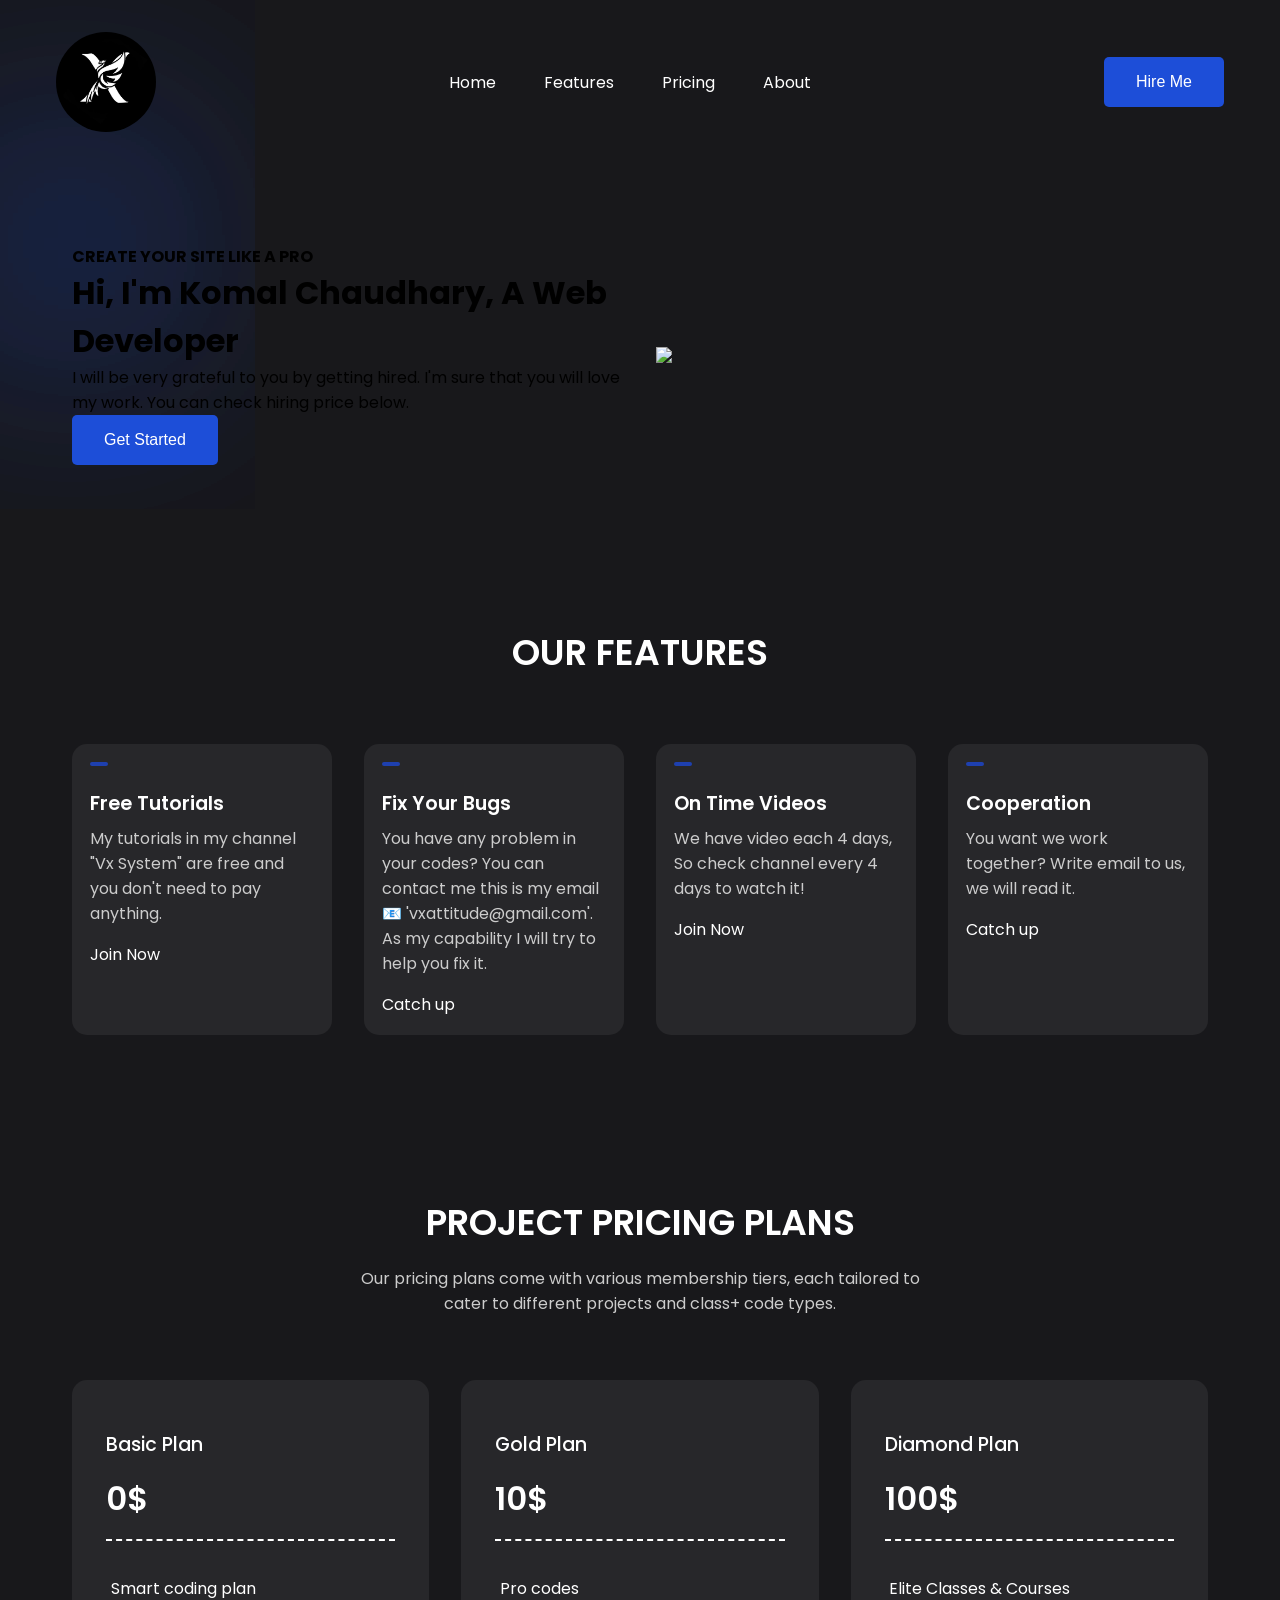
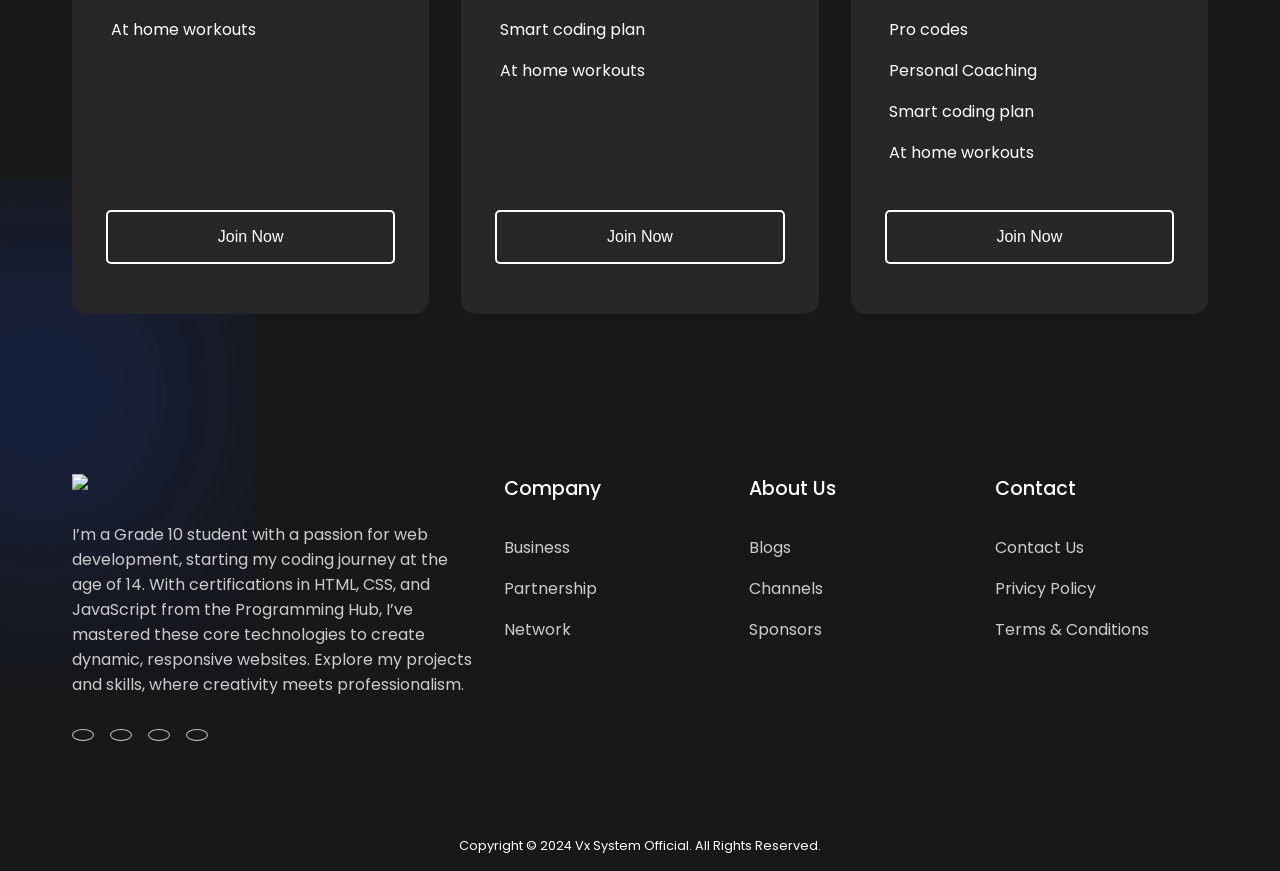
==== index.html @ fc203565 "Added Facebook" ====
<!DOCTYPE html>

<html lang="en">

<head>

    <meta charset="UTF-8">

    <meta name="viewport" content="width=device-width, initial-scale=1.0">

    <link rel="stylesheet" href="https://cdnjs.cloudflare.com/ajax/libs/remixicon/3.5.0/remixicon.min.css">

    <link rel="stylesheet" href="style.css">

    <title> VX System | Official </title>


</head>

<body>

    <nav>

        <div class="nav-logo">

            <a href="index.html">

                <img src="Cuteboy.jpg" alt="Logo">

            </a>

        </div>

        <ul class="nav-links">

            <li class="link"><a href="index.html">Home</a></li>

            <li id="link1" class="link"><a href="#">Features</a></li>

            <li id="link2" class="link"><a href="#">Pricing</a></li>

            <li id="link3" class="link"><a href="#">About</a></li>

        </ul>

        <a href="contact.html"><button class="btn">Hire Me</button></a>

    </nav>

    <header class="container">

        <div class="content">

            <span class="blur"></span>

            <span class="blur"></span>

            <h4>CREATE YOUR SITE LIKE A PRO</h4>

            <H1>Hi, I'm <span>Komal Chaudhary</span>, A Web Developer</H1>

            <p>

               I will be very grateful to you  by getting hired.
              I'm  sure that you will love my work. You can check hiring price below. 

            </p>

            <a href="contact.html"><button class="btn">Get Started</button></a>

        </div>

        <div class="image">

            <img src="https://images.unsplash.com/photo-1607799279861-4dd421887fb3?crop=entropy&cs=srgb&fm=jpg&ixid=M3wzMjM4NDZ8MHwxfHJhbmRvbXx8fHx8fHx8fDE3MjI2Njg4MTB8&ixlib=rb-4.0.3&q=85">

        </div>

    </header>

    <section class="container">

        <h2 class="header">OUR FEATURES</h2>

        <div class="features">

            <div class="card">

                <span><i class="ri-money-dollar-box-line"></i></span>

                <h4>Free Tutorials</h4>

                <p>

                    My tutorials in my channel "Vx System" are free and you don't need to pay anything.

                </p>

                <a href="http://www.youtube.com/@Vx.system">Join Now <i class="ri-arrow-right-line"></i></a>

            </div>

            <div class="card">

                <span><i class="ri-bug-line"></i></span>
               <h4>Fix Your Bugs</h4>

                <p>

                    You have any problem in your codes? You can contact me this is my email 📧 'vxattitude@gmail.com'. As my capability I will try to help you fix it.

                </p>

                <a href="contact.html">Catch up<i class="ri-arrow-right-line"></i></a>

            </div>

            <div class="card">

                <span><i class="ri-history-line"></i></span>

                <h4>On Time Videos</h4>

                <p>

                    We have video each 4 days, So check channel every 4 days to watch it!

                </p>

                <a href="http://www.youtube.com/@Vx.system">Join Now <i class="ri-arrow-right-line"></i></a>

            </div>

            <div class="card">

                <span><i class="ri-shake-hands-line"></i></span>

                <h4>Cooperation</h4>

                <p>

                    You want we work together? Write email to us, we will read it.

                </p>

                <a href="contact.html">Catch up<i class="ri-arrow-right-line"></i></a>

            </div>

        </div>

    </section>

    <section class="container">

        <h2 class="header">PROJECT PRICING PLANS</h2>

        <p class="sub-header">

            Our pricing plans come with various membership tiers, each tailored to cater to different projects and

            class+ code types.

        </p>

        <div class="pricing">

            <div class="card">

                <div class="content">

                    <h4>Basic Plan</h4>

                    <h3>0$</h3>

                    <p>

                        <i class="ri-checkbox-circle-line"></i>

                        Smart coding plan

                    </p>

                    <p>

                        <i class="ri-checkbox-circle-line"></i>

                        At home workouts

                    </p>

                </div>

                <button class="btn">Join Now</button>

            </div>

            <div class="card">

                <div class="content">

                    <h4>Gold Plan</h4>

                    <h3>10$</h3>

                    <p>

                        <i class="ri-checkbox-circle-line"></i>

                        Pro codes

                    </p>

                    <p>

                        <i class="ri-checkbox-circle-line"></i>

                        Smart coding plan

                    </p>

                    <p>

                        <i class="ri-checkbox-circle-line"></i>

                        At home workouts

                    </p>

                </div>

                <button class="btn">Join Now</button>

            </div>

            <div class="card">

                <div class="content">

                    <h4>Diamond Plan</h4>

                    <h3>100$</h3>

                    <p>

                        <i class="ri-checkbox-circle-line"></i>

                        Elite Classes & Courses

                    </p>

                    <p>

                        <i class="ri-checkbox-circle-line"></i>

                        Pro codes

                    </p>

                    <p>

                        <i class="ri-checkbox-circle-line"></i>

                        Personal Coaching

                    </p>

                    <p>

                        <i class="ri-checkbox-circle-line"></i>

                        Smart coding plan

                    </p>

                    <p>

                        <i class="ri-checkbox-circle-line"></i>

                        At home workouts

                    </p>

                </div>

                <button class="btn">Join Now</button>

            </div>

        </div>

    </section>

    <footer class="container">

        <span class="blur"></span>

        <span class="blur"></span>

        <div class="column">

            <div class="logo">

                <img src="https://images.unsplash.com/photo-1480944657103-7fed22359e1d?crop=entropy&cs=srgb&fm=jpg&ixid=M3wzMjM4NDZ8MHwxfHJhbmRvbXx8fHx8fHx8fDE3MjI2NzU0MjF8&ixlib=rb-4.0.3&q=85">

            </div>

            <p>

                I’m a Grade 10 student with a passion for web development, starting my coding journey at the age of 14. With certifications in HTML, CSS, and JavaScript from the Programming Hub, I’ve mastered these core technologies to create dynamic, responsive websites. Explore my projects and skills, where creativity meets professionalism.
            </p> 
            <div class="socials">

                <a href="https://www.youtube.com/@Vx.system"><i class="ri-youtube-line"></i></a>

                <a href="https://www.instagram.com/vxs_echo_nexus/"><i class="ri-instagram-line"></i></a>

                <a href="https://x.com/VxS_Echo_Nexus"><i class="ri-twitter-line"></i></a>

                <a href="https://www.facebook.com/vx.programmer?mibextid=ZbWKwL"><i class="ri-facebook-line"></i></a>



            </div>

        </div>

        <div class="column">

            <h4>Company</h4>

            <a href="#">Business</a>

            <a href="#">Partnership</a>

            <a href="#">Network</a>

        </div>

        <div class="column">

            <h4>About Us</h4>

            <a href="#">Blogs</a>

            <a href="#">Channels</a>

            <a href="#">Sponsors</a>

        </div>

        <div class="column">

            <h4>Contact</h4>

            <a href="contact.html">Contact Us</a>

            <a href="#">Privicy Policy</a>

            <a href="term.html">Terms & Conditions</a>

        </div>

    </footer>

    <div class="copyright">

        Copyright © 2024 Vx System Official. All Rights Reserved.

    </div>

    <script src="script.js"></script>

</body>

</html>
---- style.css ----
@import url('https://fonts.googleapis.com/css2?family=Poppins:wght@300;400;500;600;700;800&display=swap');

*{

    padding: 0;

    margin: 0;

    outline: none;

    border: none;

    box-sizing: border-box;

}

img{

    width: 100%;

    display: flex;

}

a{

    text-decoration: none;

}

body{

    font-family: 'Poppins', sans-serif;

    background-color: #18181B;

}

nav{

    max-width: 1200px;

    margin: auto;

    padding: 2rem 1rem;

    display: flex;

    align-items: center;

    justify-content: space-between;

    gap: 2rem;

}

.nav-logo{

    max-width: 100px;

}

.nav-logo a img{
    border-radius: 50%;
}

.nav-links{

    list-style: none;

    display: flex;

    align-items: center;

    gap: 3rem;

}

.link a{

    position: relative;

    padding-bottom: 0.75rem;

    color: #fff;

}

.link a::after{

    content: "";

    position: absolute;

    height: 2px;

    width: 0;

    bottom: 0;

    left: 0;

    background-color: #1d4ed8;

    transition: all 0.3s ease;

}

.link a:hover::after{

    width: 70%;

}

.btn{

    padding: 1rem 2rem;

    font-size: 1rem;

    color: #fff;

    background-color: #1d4ed8;

    border-radius: 5px;

    cursor: pointer;

    transition: all 0.3s ease;

}

.btn:hover{

    background-color: #1e40af;

}

.container{

    max-width: 1200px;

    margin: auto;

    padding: 5rem 2rem;

}

.blur{

    position: absolute;

    box-shadow: 0 0 1000px 50px #1d4ed8;

    z-index: -100;

}

header{

    position: relative;

    padding-top: 2rem;

    display: grid;

    grid-template-columns: repeat(2, 1fr);

    align-items: center;

    gap: 2rem;

}

section .header{

    margin-bottom: 1rem;

    color: #fff;

    text-align: center;

    font-size: 2.25rem;

    font-weight: 600;

}

.features{

    margin-top: 4rem;

    display: grid;

    grid-template-columns: repeat(4, 1fr);

    gap: 2rem;

}

.features .card{

    background-color: #27272a;

    padding: 1rem;

    border: 2px solid transparent;

    border-radius: 15px;

    transition: all 0.3s ease;

}

.features .card:hover{

    background-color: #323232;

    border-color: #fff;

}

.features .card span{

    display: inline-block;

    background-color: #1e40af;

    padding: 2px 9px;

    margin-bottom: 1rem;

    font-size: 1.75rem;

    color: #fff;

    border-radius: 5px;

}

.features .card h4{

    margin-bottom: 0.5rem;

    color: #fff;

    font-size: 1.2rem;

    font-weight: 600;

}

.features .card p{

    color: #ccc;

    margin-bottom: 1rem;

}

.features .card a{

    color: #fff;

    transition: all 0.3s ease;

}

.features .card a:hover{

    color: #1e40af;

}

.sub-header{

    max-width: 600px;

    margin: auto;

    text-align: center;

    color: #ccc;

}

.pricing{

    margin-top: 4rem;

    display: grid;

    grid-template-columns: repeat(3, 1fr);

    gap: 2rem;

}

.pricing .card{

    padding: 3rem 2rem;

    background-color: #27272a;

    display: flex;

    flex-direction: column;

    border: 2px solid transparent;

    border-radius: 15px;

    transition: all 0.3s ease;

}

.pricing .card:hover{

    background-color: #323232;

    border-color: #fff;

}

.pricing .card .content{

    flex: 1;

    margin-bottom: 2rem;

}

.pricing .card h4{

    margin-bottom: 1rem;

    color: #fff;

    font-size: 1.2rem;

    font-weight: 500;

}

.pricing .card h3{

    color: #fff;

    padding-bottom: 1rem;

    margin-bottom: 2rem;

    font-size: 2rem;

    font-weight: 600;

    border-bottom: 2px dashed #fff;

}

.pricing .card p{

    color: #fff;

    margin-bottom: 0.75rem;

}

.pricing .card p i{

    color: #ccc;

    font-size: 1.2rem;

    margin-right: 0.3rem;

}

.pricing .card button{

    color: #fff;

    background-color: transparent;

    border: 2px solid #fff;

}

.pricing .card button:hover{
    background-color: #1e40af;
    border-color: #1e40af;
}

footer{
    position: relative;
    display: grid;
    grid-template-columns: 400px repeat(3, 1fr);
    gap: 2rem;
}

footer .column .logo{
    max-width: 100px;
    margin-bottom: 2rem;
}

footer .column p{
    color: #ccc;
    margin-bottom: 2rem;
}

footer .column .socials{
    display: flex;
    align-items: center;
    gap: 1rem;
}

footer .column .socials a{
    color: #ccc;
    border: 1px solid #ccc;
    padding: 5px 10px;
    font-size: 1.25rem;
    border-radius: 100%;
    transition: all 0.3s ease;
}

footer .column .socials a:hover{
    color: #fff;
    background-color: #1d4ed8;
    border-color: #1d4ed8;
}

footer .column h4{
    color: #fff;
    margin-bottom: 2rem;
    font-size: 1.2rem;
    font-weight: 500;
}

footer .column > a{
    display: block;
    color: #ccc;
    margin-bottom: 1rem;
    transition: all 0.3s ease;
}

footer .column > a:hover{
    color: #1d4ed8;
}

.copyright{
    max-width: 1200px;
    margin: auto;
    padding: 1rem;
    color: #fff;
    font-size: 0.8rem;
    text-align: center;
}

@media (width < 900px){
    .nav-links{
        display: none;
    }
    header{
        grid-template-columns: repeat(1, 1fr);
    }
    header .image{
        grid-area: 1/1/2/2;
    }
    .features{
        grid-template-columns: repeat(2, 1fr);
    }
    .pricing{
        grid-template-columns: repeat(2, 1fr);
    }
    footer{
        grid-template-columns: 1fr 200px;
    }
}

@media (width < 600px){

    header .image::before{

        display: none;

    }

    .features{

        grid-template-columns: repeat(1, 1fr);

    }

    .pricing{

        grid-template-columns: repeat(1, 1fr);

    }

    footer{

        grid-template-columns: 1fr 150px;

    }

}
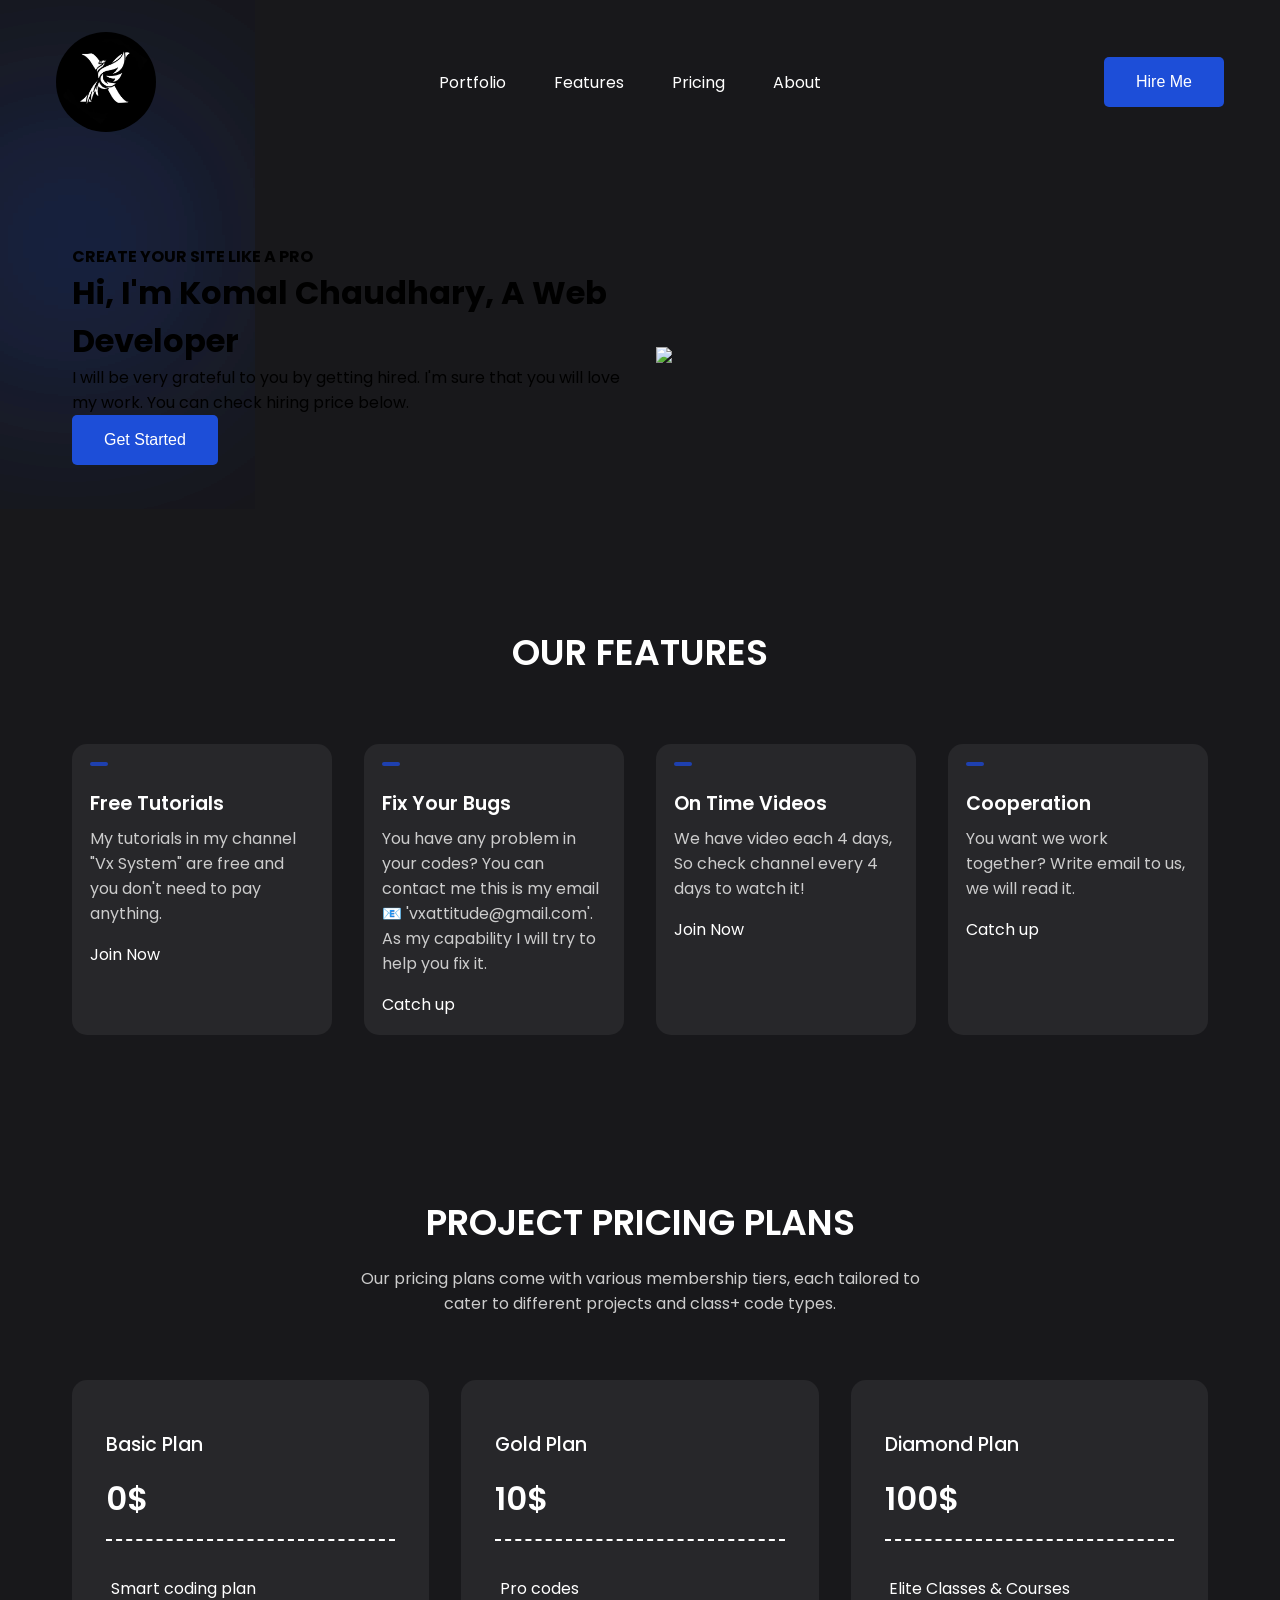
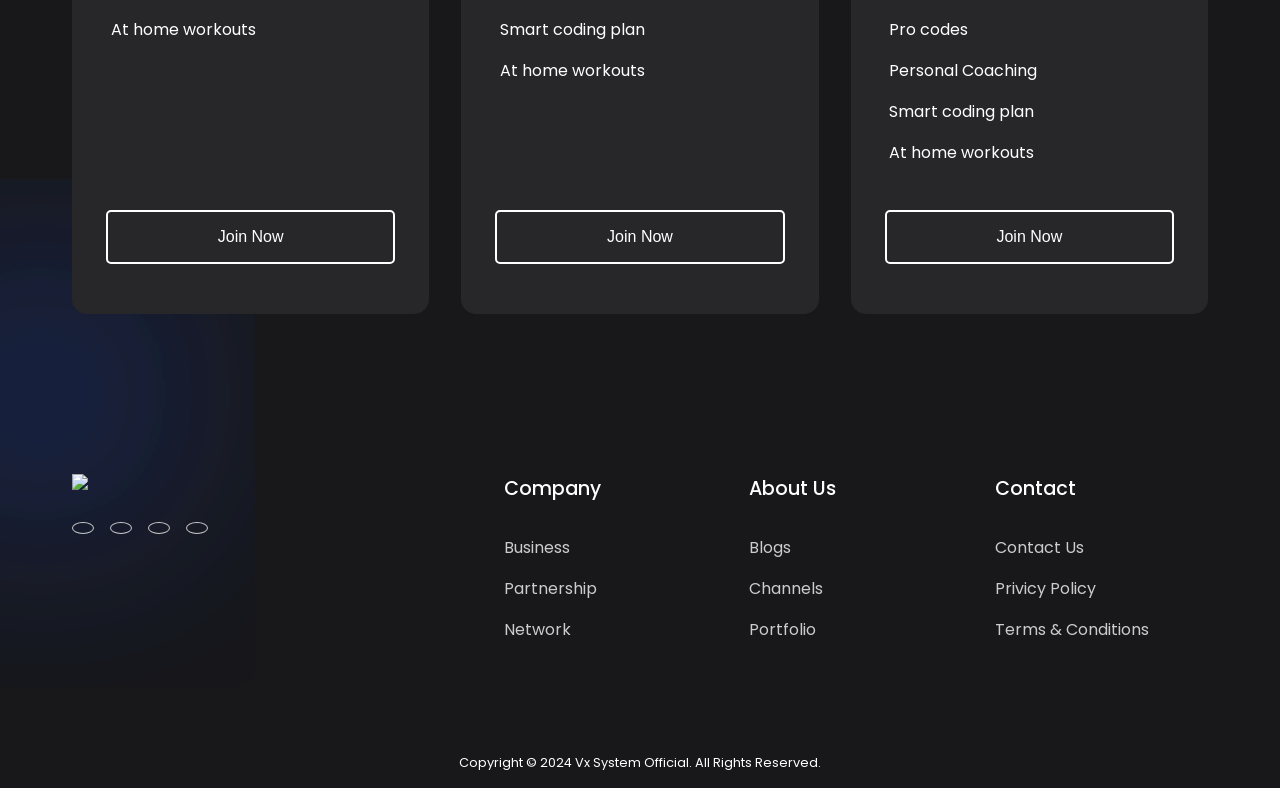
==== commit 8f102272: "Update index.html" ====
--- a/index.html
+++ b/index.html
@@ -33,7 +33,7 @@
 
         <ul class="nav-links">
 
-            <li class="link"><a href="index.html">Home</a></li>
+            <li class="link"><a href="portfolio.html">Portfolio</a></li>
 
             <li id="link1" class="link"><a href="#">Features</a></li>
 
@@ -304,11 +304,6 @@
                 <img src="https://images.unsplash.com/photo-1480944657103-7fed22359e1d?crop=entropy&cs=srgb&fm=jpg&ixid=M3wzMjM4NDZ8MHwxfHJhbmRvbXx8fHx8fHx8fDE3MjI2NzU0MjF8&ixlib=rb-4.0.3&q=85">
 
             </div>
-
-            <p>
-
-                I’m a Grade 10 student with a passion for web development, starting my coding journey at the age of 14. With certifications in HTML, CSS, and JavaScript from the Programming Hub, I’ve mastered these core technologies to create dynamic, responsive websites. Explore my projects and skills, where creativity meets professionalism.
-            </p> 
             <div class="socials">
 
                 <a href="https://www.youtube.com/@Vx.system"><i class="ri-youtube-line"></i></a>
@@ -345,7 +340,7 @@
 
             <a href="#">Channels</a>
 
-            <a href="#">Sponsors</a>
+            <a href="portfolio.html">Portfolio</a>
 
         </div>
 
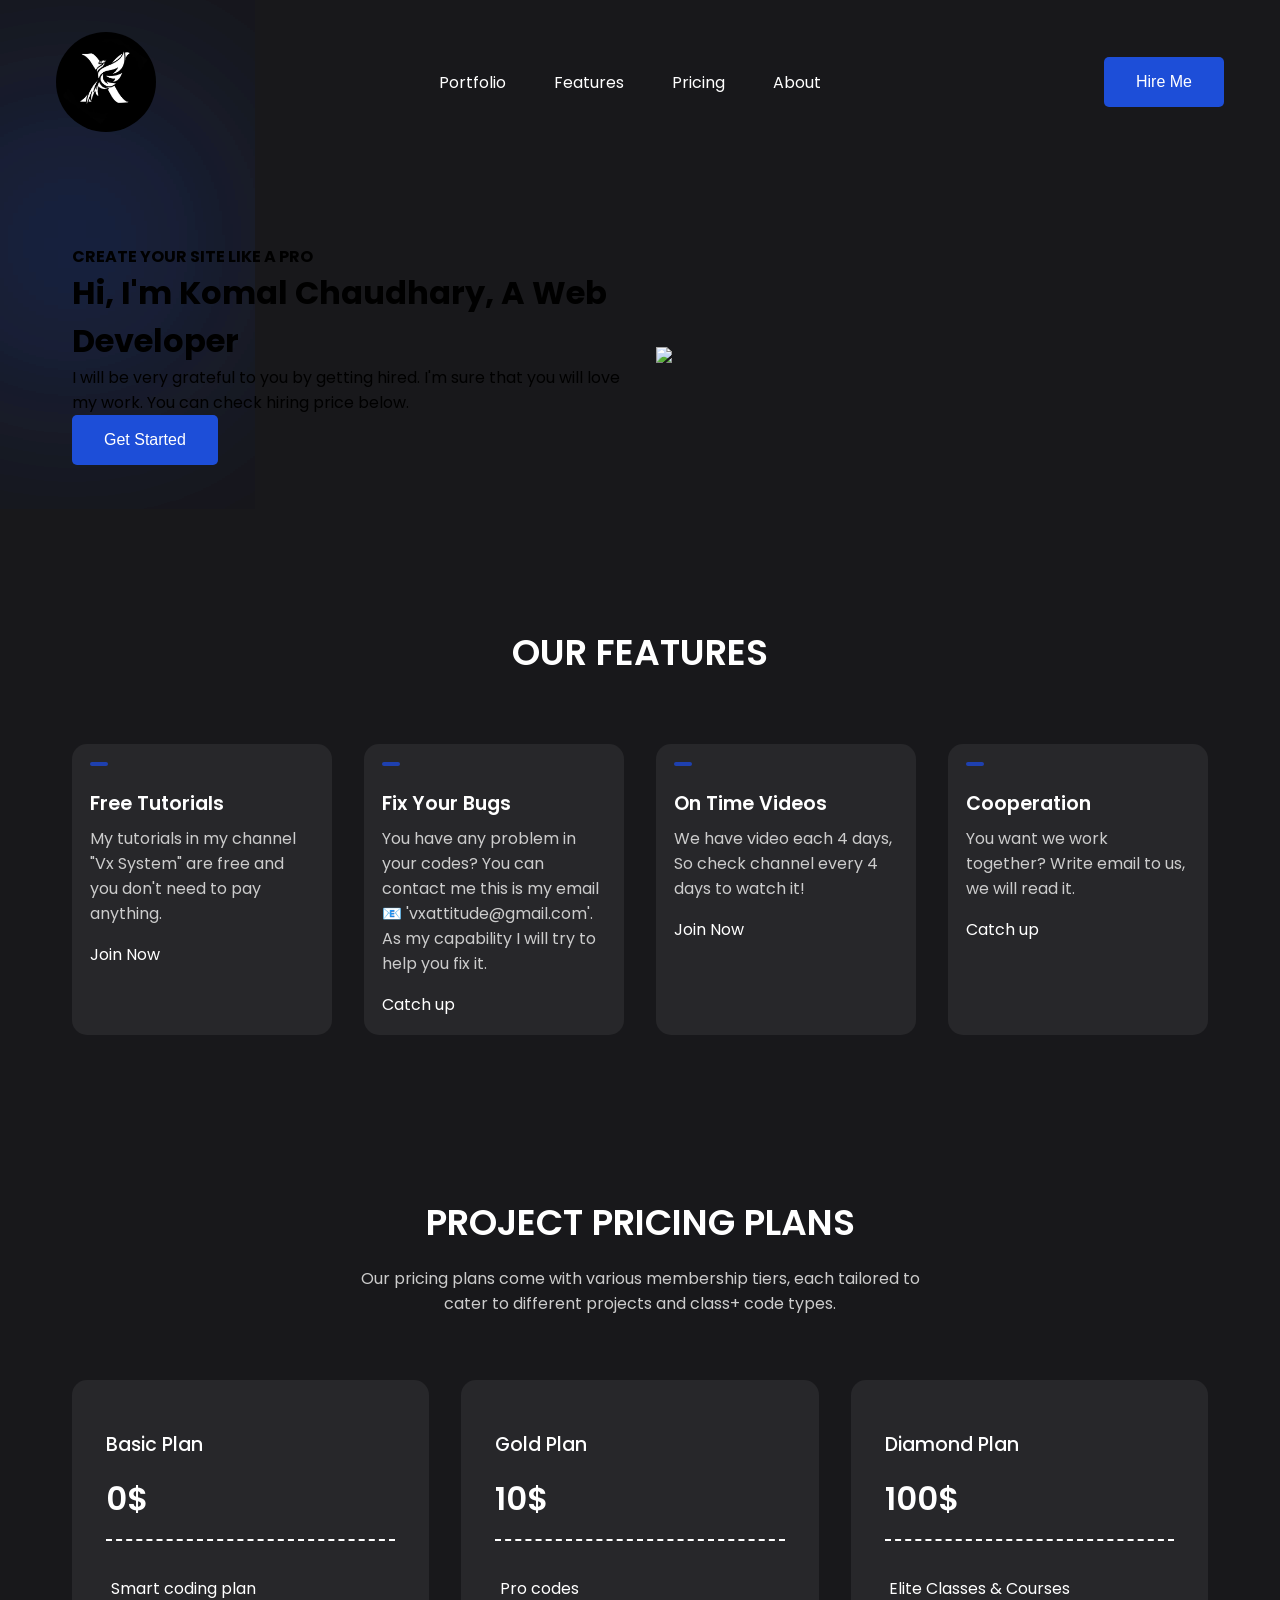
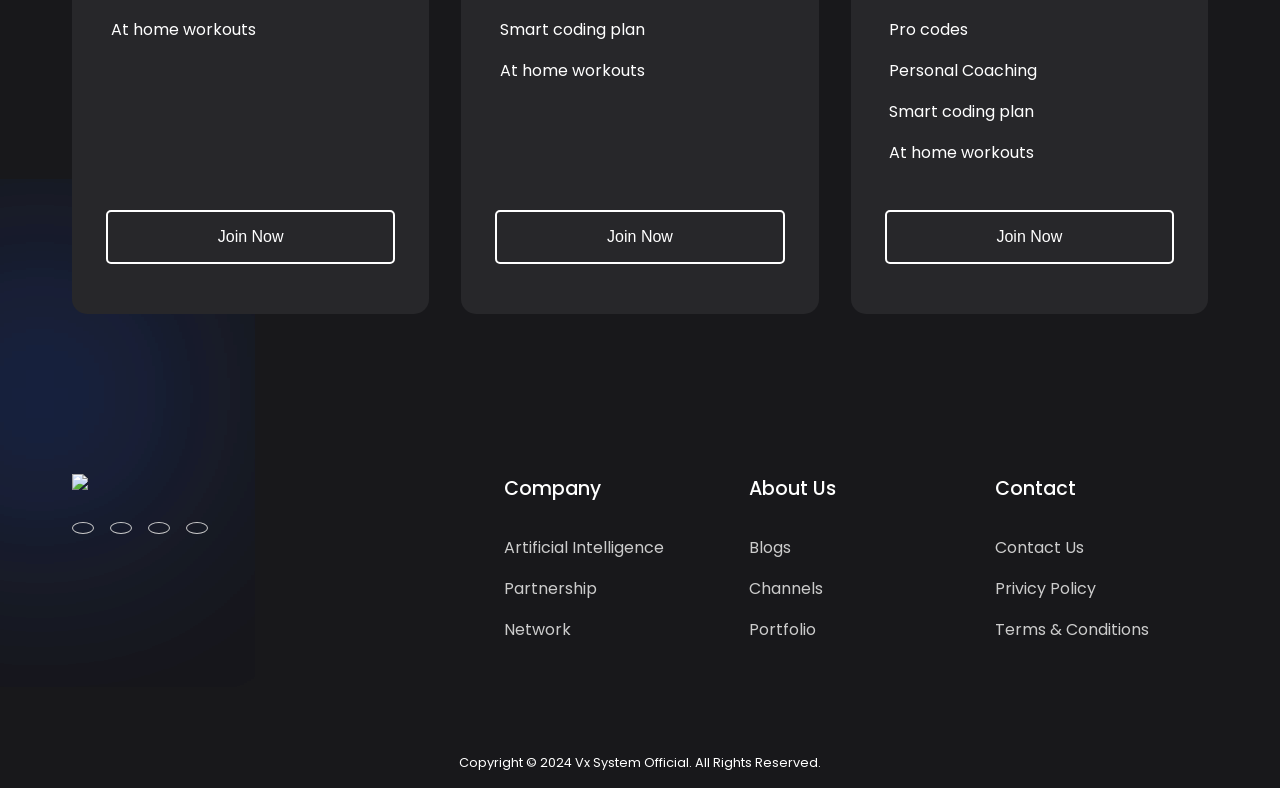
==== commit d561fb94: "Added AI file" ====
--- a/index.html
+++ b/index.html
@@ -324,7 +324,7 @@
 
             <h4>Company</h4>
 
-            <a href="#">Business</a>
+            <a href="AI.html">Artificial Intelligence</a>
 
             <a href="#">Partnership</a>
 
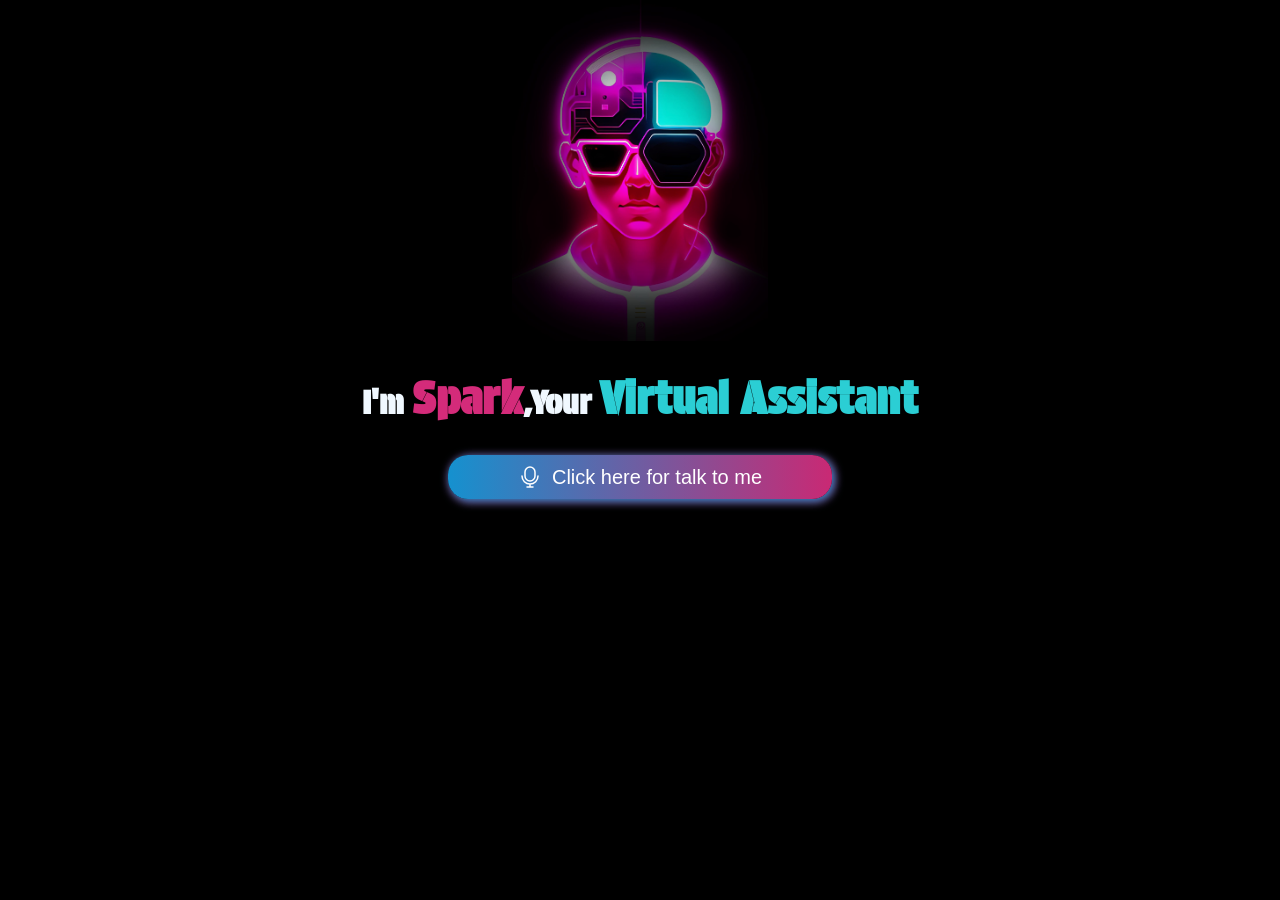
==== commit b7e069a5: "Voice assistant" ====
--- a/index.html
+++ b/index.html
@@ -1,372 +1,18 @@
-<!DOCTYPE html>
-
-<html lang="en">
-
-<head>
-
-    <meta charset="UTF-8">
-
-    <meta name="viewport" content="width=device-width, initial-scale=1.0">
-
-    <link rel="stylesheet" href="https://cdnjs.cloudflare.com/ajax/libs/remixicon/3.5.0/remixicon.min.css">
-
-    <link rel="stylesheet" href="style.css">
-
-    <title> VX System | Official </title>
-
-
-</head>
-
-<body>
-
-    <nav>
-
-        <div class="nav-logo">
-
-            <a href="index.html">
-
-                <img src="Cuteboy.jpg" alt="Logo">
-
-            </a>
-
-        </div>
-
-        <ul class="nav-links">
-
-            <li class="link"><a href="portfolio.html">Portfolio</a></li>
-
-            <li id="link1" class="link"><a href="#">Features</a></li>
-
-            <li id="link2" class="link"><a href="#">Pricing</a></li>
-
-            <li id="link3" class="link"><a href="#">About</a></li>
-
-        </ul>
-
-        <a href="contact.html"><button class="btn">Hire Me</button></a>
-
-    </nav>
-
-    <header class="container">
-
-        <div class="content">
-
-            <span class="blur"></span>
-
-            <span class="blur"></span>
-
-            <h4>CREATE YOUR SITE LIKE A PRO</h4>
-
-            <H1>Hi, I'm <span>Komal Chaudhary</span>, A Web Developer</H1>
-
-            <p>
-
-               I will be very grateful to you  by getting hired.
-              I'm  sure that you will love my work. You can check hiring price below. 
-
-            </p>
-
-            <a href="contact.html"><button class="btn">Get Started</button></a>
-
-        </div>
-
-        <div class="image">
-
-            <img src="https://images.unsplash.com/photo-1607799279861-4dd421887fb3?crop=entropy&cs=srgb&fm=jpg&ixid=M3wzMjM4NDZ8MHwxfHJhbmRvbXx8fHx8fHx8fDE3MjI2Njg4MTB8&ixlib=rb-4.0.3&q=85">
-
-        </div>
-
-    </header>
-
-    <section class="container">
-
-        <h2 class="header">OUR FEATURES</h2>
-
-        <div class="features">
-
-            <div class="card">
-
-                <span><i class="ri-money-dollar-box-line"></i></span>
-
-                <h4>Free Tutorials</h4>
-
-                <p>
-
-                    My tutorials in my channel "Vx System" are free and you don't need to pay anything.
-
-                </p>
-
-                <a href="http://www.youtube.com/@Vx.system">Join Now <i class="ri-arrow-right-line"></i></a>
-
-            </div>
-
-            <div class="card">
-
-                <span><i class="ri-bug-line"></i></span>
-               <h4>Fix Your Bugs</h4>
-
-                <p>
-
-                    You have any problem in your codes? You can contact me this is my email 📧 'vxattitude@gmail.com'. As my capability I will try to help you fix it.
-
-                </p>
-
-                <a href="contact.html">Catch up<i class="ri-arrow-right-line"></i></a>
-
-            </div>
-
-            <div class="card">
-
-                <span><i class="ri-history-line"></i></span>
-
-                <h4>On Time Videos</h4>
-
-                <p>
-
-                    We have video each 4 days, So check channel every 4 days to watch it!
-
-                </p>
-
-                <a href="http://www.youtube.com/@Vx.system">Join Now <i class="ri-arrow-right-line"></i></a>
-
-            </div>
-
-            <div class="card">
-
-                <span><i class="ri-shake-hands-line"></i></span>
-
-                <h4>Cooperation</h4>
-
-                <p>
-
-                    You want we work together? Write email to us, we will read it.
-
-                </p>
-
-                <a href="contact.html">Catch up<i class="ri-arrow-right-line"></i></a>
-
-            </div>
-
-        </div>
-
-    </section>
-
-    <section class="container">
-
-        <h2 class="header">PROJECT PRICING PLANS</h2>
-
-        <p class="sub-header">
-
-            Our pricing plans come with various membership tiers, each tailored to cater to different projects and
-
-            class+ code types.
-
-        </p>
-
-        <div class="pricing">
-
-            <div class="card">
-
-                <div class="content">
-
-                    <h4>Basic Plan</h4>
-
-                    <h3>0$</h3>
-
-                    <p>
-
-                        <i class="ri-checkbox-circle-line"></i>
-
-                        Smart coding plan
-
-                    </p>
-
-                    <p>
-
-                        <i class="ri-checkbox-circle-line"></i>
-
-                        At home workouts
-
-                    </p>
-
-                </div>
-
-                <button class="btn">Join Now</button>
-
-            </div>
-
-            <div class="card">
-
-                <div class="content">
-
-                    <h4>Gold Plan</h4>
-
-                    <h3>10$</h3>
-
-                    <p>
-
-                        <i class="ri-checkbox-circle-line"></i>
-
-                        Pro codes
-
-                    </p>
-
-                    <p>
-
-                        <i class="ri-checkbox-circle-line"></i>
-
-                        Smart coding plan
-
-                    </p>
-
-                    <p>
-
-                        <i class="ri-checkbox-circle-line"></i>
-
-                        At home workouts
-
-                    </p>
-
-                </div>
-
-                <button class="btn">Join Now</button>
-
-            </div>
-
-            <div class="card">
-
-                <div class="content">
-
-                    <h4>Diamond Plan</h4>
-
-                    <h3>100$</h3>
-
-                    <p>
-
-                        <i class="ri-checkbox-circle-line"></i>
-
-                        Elite Classes & Courses
-
-                    </p>
-
-                    <p>
-
-                        <i class="ri-checkbox-circle-line"></i>
-
-                        Pro codes
-
-                    </p>
-
-                    <p>
-
-                        <i class="ri-checkbox-circle-line"></i>
-
-                        Personal Coaching
-
-                    </p>
-
-                    <p>
-
-                        <i class="ri-checkbox-circle-line"></i>
-
-                        Smart coding plan
-
-                    </p>
-
-                    <p>
-
-                        <i class="ri-checkbox-circle-line"></i>
-
-                        At home workouts
-
-                    </p>
-
-                </div>
-
-                <button class="btn">Join Now</button>
-
-            </div>
-
-        </div>
-
-    </section>
-
-    <footer class="container">
-
-        <span class="blur"></span>
-
-        <span class="blur"></span>
-
-        <div class="column">
-
-            <div class="logo">
-
-                <img src="https://images.unsplash.com/photo-1480944657103-7fed22359e1d?crop=entropy&cs=srgb&fm=jpg&ixid=M3wzMjM4NDZ8MHwxfHJhbmRvbXx8fHx8fHx8fDE3MjI2NzU0MjF8&ixlib=rb-4.0.3&q=85">
-
-            </div>
-            <div class="socials">
-
-                <a href="https://www.youtube.com/@Vx.system"><i class="ri-youtube-line"></i></a>
-
-                <a href="https://www.instagram.com/vxs_echo_nexus/"><i class="ri-instagram-line"></i></a>
-
-                <a href="https://x.com/VxS_Echo_Nexus"><i class="ri-twitter-line"></i></a>
-
-                <a href="https://www.facebook.com/vx.programmer?mibextid=ZbWKwL"><i class="ri-facebook-line"></i></a>
-
-
-
-            </div>
-
-        </div>
-
-        <div class="column">
-
-            <h4>Company</h4>
-
-            <a href="AI.html">Artificial Intelligence</a>
-
-            <a href="#">Partnership</a>
-
-            <a href="#">Network</a>
-
-        </div>
-
-        <div class="column">
-
-            <h4>About Us</h4>
-
-            <a href="#">Blogs</a>
-
-            <a href="#">Channels</a>
-
-            <a href="portfolio.html">Portfolio</a>
-
-        </div>
-
-        <div class="column">
-
-            <h4>Contact</h4>
-
-            <a href="contact.html">Contact Us</a>
-
-            <a href="#">Privicy Policy</a>
-
-            <a href="term.html">Terms & Conditions</a>
-
-        </div>
-
-    </footer>
-
-    <div class="copyright">
-
-        Copyright © 2024 Vx System Official. All Rights Reserved.
-
-    </div>
-
-    <script src="script.js"></script>
-
-</body>
-
-</html>
-            
+<!DOCTYPE html>
+<html lang="en">
+<head>
+    <meta charset="UTF-8">
+    <meta name="viewport" content="width=device-width, initial-scale=1.0">
+    <title>Shifra,My virtual assistant</title>
+  <link rel="shortcut icon" href="logo.jpg" type="image/x-icon">
+  <link rel="stylesheet" href="style.css">
+</head>
+<body>
+    <img src="logo.jpg" alt="logo" id="logo">
+    <h1>I'm <span id="name">Spark</span>,Your <span id="va">Virtual Assistant</span></h1>
+    <img src="voice.gif" alt="voice" id="voice">
+    <button id="btn"><img src="mic.svg" alt="mic"><span id="content"> Click here for talk to me</span> </button>
+
+    <script src="script.js"></script>
+</body>
+</html>
--- a/style.css
+++ b/style.css
@@ -1,506 +1,56 @@
-@import url('https://fonts.googleapis.com/css2?family=Poppins:wght@300;400;500;600;700;800&display=swap');
-
-*{
-
-    padding: 0;
-
-    margin: 0;
-
-    outline: none;
-
-    border: none;
-
-    box-sizing: border-box;
-
-}
-
-img{
-
-    width: 100%;
-
-    display: flex;
-
-}
-
-a{
-
-    text-decoration: none;
-
-}
-
-body{
-
-    font-family: 'Poppins', sans-serif;
-
-    background-color: #18181B;
-
-}
-
-nav{
-
-    max-width: 1200px;
-
-    margin: auto;
-
-    padding: 2rem 1rem;
-
-    display: flex;
-
-    align-items: center;
-
-    justify-content: space-between;
-
-    gap: 2rem;
-
-}
-
-.nav-logo{
-
-    max-width: 100px;
-
-}
-
-.nav-logo a img{
-    border-radius: 50%;
-}
-
-.nav-links{
-
-    list-style: none;
-
-    display: flex;
-
-    align-items: center;
-
-    gap: 3rem;
-
-}
-
-.link a{
-
-    position: relative;
-
-    padding-bottom: 0.75rem;
-
-    color: #fff;
-
-}
-
-.link a::after{
-
-    content: "";
-
-    position: absolute;
-
-    height: 2px;
-
-    width: 0;
-
-    bottom: 0;
-
-    left: 0;
-
-    background-color: #1d4ed8;
-
-    transition: all 0.3s ease;
-
-}
-
-.link a:hover::after{
-
-    width: 70%;
-
-}
-
-.btn{
-
-    padding: 1rem 2rem;
-
-    font-size: 1rem;
-
-    color: #fff;
-
-    background-color: #1d4ed8;
-
-    border-radius: 5px;
-
-    cursor: pointer;
-
-    transition: all 0.3s ease;
-
-}
-
-.btn:hover{
-
-    background-color: #1e40af;
-
-}
-
-.container{
-
-    max-width: 1200px;
-
-    margin: auto;
-
-    padding: 5rem 2rem;
-
-}
-
-.blur{
-
-    position: absolute;
-
-    box-shadow: 0 0 1000px 50px #1d4ed8;
-
-    z-index: -100;
-
-}
-
-header{
-
-    position: relative;
-
-    padding-top: 2rem;
-
-    display: grid;
-
-    grid-template-columns: repeat(2, 1fr);
-
-    align-items: center;
-
-    gap: 2rem;
-
-}
-
-section .header{
-
-    margin-bottom: 1rem;
-
-    color: #fff;
-
-    text-align: center;
-
-    font-size: 2.25rem;
-
-    font-weight: 600;
-
-}
-
-.features{
-
-    margin-top: 4rem;
-
-    display: grid;
-
-    grid-template-columns: repeat(4, 1fr);
-
-    gap: 2rem;
-
-}
-
-.features .card{
-
-    background-color: #27272a;
-
-    padding: 1rem;
-
-    border: 2px solid transparent;
-
-    border-radius: 15px;
-
-    transition: all 0.3s ease;
-
-}
-
-.features .card:hover{
-
-    background-color: #323232;
-
-    border-color: #fff;
-
-}
-
-.features .card span{
-
-    display: inline-block;
-
-    background-color: #1e40af;
-
-    padding: 2px 9px;
-
-    margin-bottom: 1rem;
-
-    font-size: 1.75rem;
-
-    color: #fff;
-
-    border-radius: 5px;
-
-}
-
-.features .card h4{
-
-    margin-bottom: 0.5rem;
-
-    color: #fff;
-
-    font-size: 1.2rem;
-
-    font-weight: 600;
-
-}
-
-.features .card p{
-
-    color: #ccc;
-
-    margin-bottom: 1rem;
-
-}
-
-.features .card a{
-
-    color: #fff;
-
-    transition: all 0.3s ease;
-
-}
-
-.features .card a:hover{
-
-    color: #1e40af;
-
-}
-
-.sub-header{
-
-    max-width: 600px;
-
-    margin: auto;
-
-    text-align: center;
-
-    color: #ccc;
-
-}
-
-.pricing{
-
-    margin-top: 4rem;
-
-    display: grid;
-
-    grid-template-columns: repeat(3, 1fr);
-
-    gap: 2rem;
-
-}
-
-.pricing .card{
-
-    padding: 3rem 2rem;
-
-    background-color: #27272a;
-
-    display: flex;
-
-    flex-direction: column;
-
-    border: 2px solid transparent;
-
-    border-radius: 15px;
-
-    transition: all 0.3s ease;
-
-}
-
-.pricing .card:hover{
-
-    background-color: #323232;
-
-    border-color: #fff;
-
-}
-
-.pricing .card .content{
-
-    flex: 1;
-
-    margin-bottom: 2rem;
-
-}
-
-.pricing .card h4{
-
-    margin-bottom: 1rem;
-
-    color: #fff;
-
-    font-size: 1.2rem;
-
-    font-weight: 500;
-
-}
-
-.pricing .card h3{
-
-    color: #fff;
-
-    padding-bottom: 1rem;
-
-    margin-bottom: 2rem;
-
-    font-size: 2rem;
-
-    font-weight: 600;
-
-    border-bottom: 2px dashed #fff;
-
-}
-
-.pricing .card p{
-
-    color: #fff;
-
-    margin-bottom: 0.75rem;
-
-}
-
-.pricing .card p i{
-
-    color: #ccc;
-
-    font-size: 1.2rem;
-
-    margin-right: 0.3rem;
-
-}
-
-.pricing .card button{
-
-    color: #fff;
-
-    background-color: transparent;
-
-    border: 2px solid #fff;
-
-}
-
-.pricing .card button:hover{
-    background-color: #1e40af;
-    border-color: #1e40af;
-}
-
-footer{
-    position: relative;
-    display: grid;
-    grid-template-columns: 400px repeat(3, 1fr);
-    gap: 2rem;
-}
-
-footer .column .logo{
-    max-width: 100px;
-    margin-bottom: 2rem;
-}
-
-footer .column p{
-    color: #ccc;
-    margin-bottom: 2rem;
-}
-
-footer .column .socials{
-    display: flex;
-    align-items: center;
-    gap: 1rem;
-}
-
-footer .column .socials a{
-    color: #ccc;
-    border: 1px solid #ccc;
-    padding: 5px 10px;
-    font-size: 1.25rem;
-    border-radius: 100%;
-    transition: all 0.3s ease;
-}
-
-footer .column .socials a:hover{
-    color: #fff;
-    background-color: #1d4ed8;
-    border-color: #1d4ed8;
-}
-
-footer .column h4{
-    color: #fff;
-    margin-bottom: 2rem;
-    font-size: 1.2rem;
-    font-weight: 500;
-}
-
-footer .column > a{
-    display: block;
-    color: #ccc;
-    margin-bottom: 1rem;
-    transition: all 0.3s ease;
-}
-
-footer .column > a:hover{
-    color: #1d4ed8;
-}
-
-.copyright{
-    max-width: 1200px;
-    margin: auto;
-    padding: 1rem;
-    color: #fff;
-    font-size: 0.8rem;
-    text-align: center;
-}
-
-@media (width < 900px){
-    .nav-links{
-        display: none;
-    }
-    header{
-        grid-template-columns: repeat(1, 1fr);
-    }
-    header .image{
-        grid-area: 1/1/2/2;
-    }
-    .features{
-        grid-template-columns: repeat(2, 1fr);
-    }
-    .pricing{
-        grid-template-columns: repeat(2, 1fr);
-    }
-    footer{
-        grid-template-columns: 1fr 200px;
-    }
-}
-
-@media (width < 600px){
-
-    header .image::before{
-
-        display: none;
-
-    }
-
-    .features{
-
-        grid-template-columns: repeat(1, 1fr);
-
-    }
-
-    .pricing{
-
-        grid-template-columns: repeat(1, 1fr);
-
-    }
-
-    footer{
-
-        grid-template-columns: 1fr 150px;
-
-    }
-
-}
+@import url('https://fonts.googleapis.com/css2?family=Protest+Guerrilla&display=swap');
+*{
+    margin: 0;
+    padding: 0;
+    box-sizing: border-box;
+}
+body{
+    width: 100%;
+    height: 100%;
+    background-color: black;
+    display: flex;
+    align-items: center;
+    justify-content: center;
+    gap:30px;
+    flex-direction: column;
+}
+#logo{
+    width: 20vw;
+}
+h1{
+    color: aliceblue;
+    font-family: "Protest Guerrilla", sans-serif;
+}
+#name{
+    color:rgb(212, 43, 122);
+    font-size: 45px;
+}
+#va{
+    color:rgb(43, 206, 212);
+    font-size: 45px; 
+}
+#voice{
+    width: 100px;
+    display: none;
+   
+}
+#btn{
+width: 30%;
+background: linear-gradient(to right,rgb(21, 145, 207),rgb(201, 41, 116));
+padding: 10px;
+display: flex;
+align-items: center;
+justify-content: center;
+gap: 10px;
+font-size: 20px;
+border-radius: 20px;
+color: white;
+box-shadow: 2px 2px 10px rgb(21, 145, 207),2px 2px 10px rgb(201, 41, 116);
+border: none;
+transition: all 0.5s;
+cursor: pointer;
+}
+#btn:hover{
+    box-shadow: 2px 2px 20px rgb(21, 145, 207),2px 2px 20px rgb(201, 41, 116);
+    letter-spacing: 2px;
+}
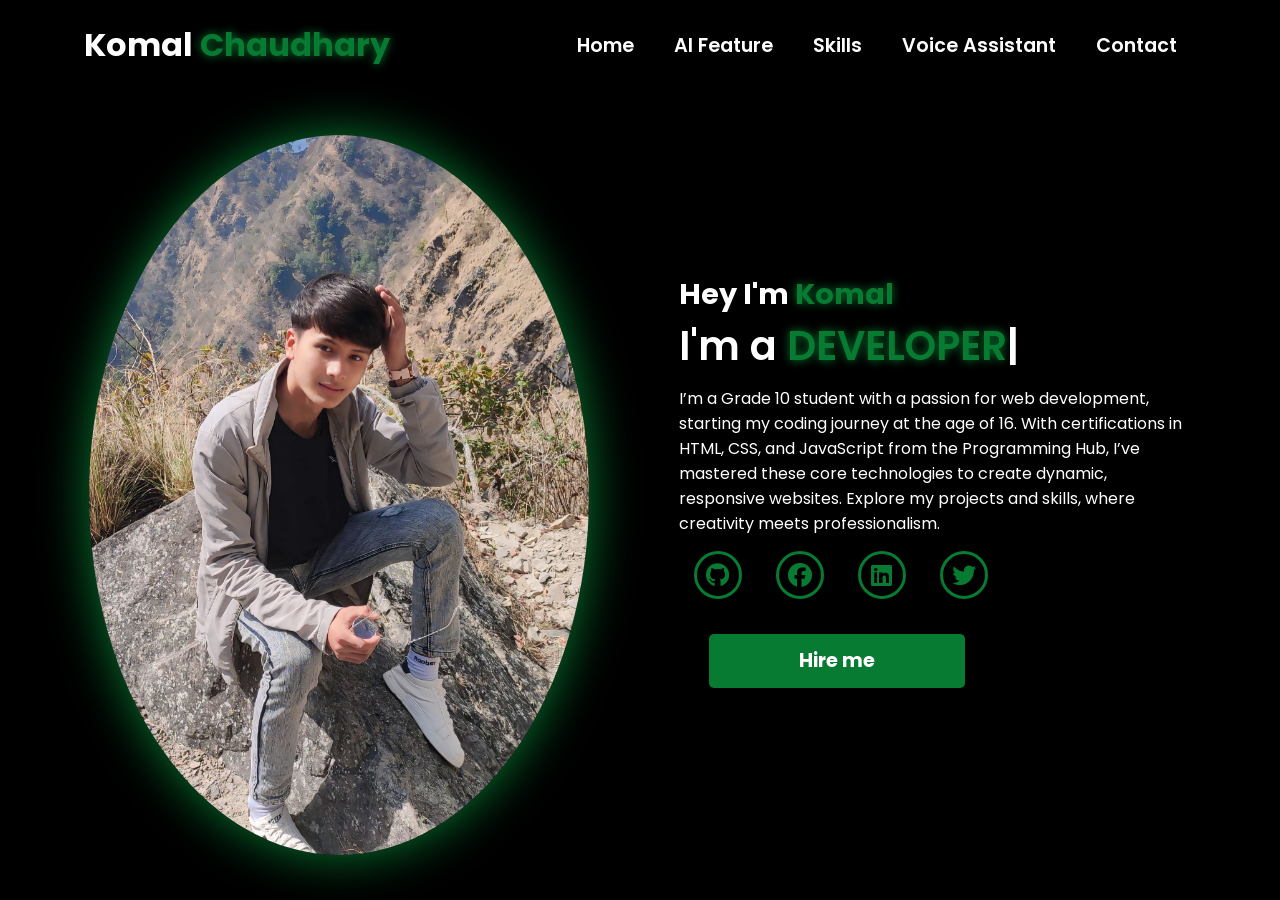
==== commit e0d36b3f: "Update and rename portfolio.html to index.html Index.html" ====
--- a/index.html
+++ b/index.html
@@ -3,16 +3,62 @@
 <head>
     <meta charset="UTF-8">
     <meta name="viewport" content="width=device-width, initial-scale=1.0">
-    <title>Shifra,My virtual assistant</title>
-  <link rel="shortcut icon" href="logo.jpg" type="image/x-icon">
-  <link rel="stylesheet" href="style.css">
+    <link rel="stylesheet" href="https://cdnjs.cloudflare.com/ajax/libs/font-awesome/6.5.1/css/all.min.css">
+    <link rel="stylesheet" href="https://unpkg.com/aos@next/dist/aos.css" />
+    <link rel="stylesheet" href="portfolio.css">
+    <title>Komal's Portfolio</title>
 </head>
 <body>
-    <img src="logo.jpg" alt="logo" id="logo">
-    <h1>I'm <span id="name">Spark</span>,Your <span id="va">Virtual Assistant</span></h1>
-    <img src="voice.gif" alt="voice" id="voice">
-    <button id="btn"><img src="mic.svg" alt="mic"><span id="content"> Click here for talk to me</span> </button>
-
-    <script src="script.js"></script>
+    <nav>
+        <div class="nav-container">
+            <div class="logo" data-aos="zoom-in" data-aos-duration="1500">
+                Komal <span>Chaudhary</span>
+            </div>
+            <div class="links">
+                <div class="link" data-aos="fade-up" data-aos-duration="1500" data-aos-delay="100"><a href="index.html">Home</a></div>
+                <div class="link" data-aos="fade-up" data-aos-duration="1500" data-aos-delay="200"><a href="AI.html">AI Feature</a></div>
+                <div class="link" data-aos="fade-up" data-aos-duration="1500" data-aos-delay="300"><a href="#">Skills</a></div>
+                <div class="link" data-aos="fade-up" data-aos-duration="1500" data-aos-delay="400"><a href="voiceassistant.html">Voice Assistant</a></div>
+                <div class="link" data-aos="fade-up" data-aos-duration="1500" data-aos-delay="500"><a href="contact.html">Contact</a></div>
+        </div>
+        <i class="fa-solid fa-bars hamburg" onclick="hamburg()"></i>
+    </div>
+        <div class="dropdown">
+            <div class="links">
+                <a href="index.html">Home</a>
+                <a href="AI.html">Artificial Intelligence</a>
+                <a href="#">Skills</a>
+                <a href="voiceassistant.html">Voice Assistant</a>
+                <a href="contact.html">Contact</a>
+                <i class="fa-solid fa-xmark cancel" onclick="cancel()"></i>
+            </div>
+        </div>
+    </nav>
+    <section>
+        <div class="main-container">
+            <div class="image" data-aos="zoom-out" data-aos-duration="3000">
+                <img src="My_photo.jpg" alt="">
+            </div>
+            <div class="content">
+                <h1 data-aos="fade-left" data-aos-duration="1500" data-aos-delay="700">Hey I'm <span>Komal</span></h1>
+                <div class="typewriter" data-aos="fade-right" data-aos-duration="1500" data-aos-delay="900">I'm a <span class="typewriter-text"></span><label for="">|</label></div>
+                <p data-aos="flip-down" data-aos-duration="1500" data-aos-delay="1100">I’m a Grade 10 student with a passion for web development, starting my coding journey at the age of 16. With certifications in HTML, CSS, and JavaScript from the Programming Hub, I’ve mastered these core technologies to create dynamic, responsive websites. Explore my projects and skills, where creativity meets professionalism.</p>
+                <div class="social-links">
+                    <a href="#" data-aos="fade-up" data-aos-duration="1500" data-aos-delay="1300"><i class="fa-brands fa-github"></i></a>
+                    <a href="#" data-aos="fade-up" data-aos-duration="1500" data-aos-delay="1400"><i class="fa-brands fa-facebook"></i></a>
+                    <a href="#" data-aos="fade-up" data-aos-duration="1500" data-aos-delay="1500"><i class="fa-brands fa-linkedin"></i></a>
+                    <a href="#" data-aos="fade-up" data-aos-duration="1500" data-aos-delay="1600"><i class="fa-brands fa-twitter"></i></a>
+                </div>
+                <div class="btn" data-aos="zoom-in" data-aos-duration="1500" data-aos-delay="1800">
+                    <a href="contact.html"><button>Hire me</button></a>
+                </div>
+            </div>
+        </div>
+    </section>
+    <script src="https://unpkg.com/aos@next/dist/aos.js"></script>
+    <script>
+      AOS.init({offset:0});
+    </script>
+    <script src="portfolio.js"></script>
 </body>
-</html>+</html>
--- a/portfolio.css
+++ b/portfolio.css
@@ -0,0 +1,294 @@
+@import url('https://fonts.googleapis.com/css2?family=Poppins:wght@100;200;300;400;500;600&display=swap');
+
+*{
+    padding: 0;
+    margin: 0;
+    font-family: 'Poppins', sans-serif;
+    box-sizing: border-box;
+}
+
+body{
+    width: 100%;
+    height: 100vh;
+    overflow: hidden;
+    background-color: black;
+}
+
+nav{
+    width: 100%;
+    height: 10vh;
+    position: sticky;
+}
+
+.nav-container{
+    width: 100%;
+    height: 100%;
+    display: flex;
+    justify-content: space-around;
+    align-items: center;
+}
+
+.logo{
+    color: white;
+    font-size: 2rem;
+    font-weight: bold;
+}
+
+.logo span{
+    color: #077b32;
+    text-shadow: 0 0 10px #077b32;
+}
+
+.hamburg,
+.cancel{
+    cursor: pointer;
+    position: absolute;
+    right: 15px;
+    top: 10px;
+    color: white;
+    display: none;
+    font-size: clamp(2.5rem, 0.5rem + 5vw, 3rem);
+}
+
+.nav-container .links{
+    display: flex;
+}
+
+.nav-container .links a{
+    position: relative;
+    font-size: 1.2rem;
+    color: white;
+    margin: 0 20px;
+    text-decoration: none;
+    font-weight: 550;
+    transition: 0.3s linear;
+}
+
+.nav-container .links a::before{
+    position: absolute;
+    content: "";
+    bottom: -3px;
+    left: 0;
+    width: 0%;
+    height: 3px;
+    background-color: #077b32;
+    transition: 0.2s linear;
+}
+
+.nav-container .links a:hover::before{
+    width: 100%;
+}
+
+.nav-container .links a:hover{
+    color: #077b32;
+}
+
+.dropdown{
+    z-index: 100;
+    position: absolute;
+    top: 0;
+    transform: translateY(-500px);
+    width: 100%;
+    height: auto;
+    backdrop-filter: blur(4px) brightness(40%);
+    box-shadow:  0 0 20px black;
+    transition: 0.2s linear;
+}
+
+.dropdown .links a{
+    display: flex;
+    color: white;
+    text-decoration: none;
+    justify-content: center;
+    padding: 15px 0;
+    align-items: center;
+    transition: 0.2s linear;
+}
+
+.dropdown .links a:hover{
+    background-color: #077b32;
+}
+
+section{
+    width: 100%;
+    height: 90vh;
+}
+
+.main-container{
+    width: 100%;
+    height: 100%;
+    display: flex;
+    justify-content: space-evenly;
+    align-items: center;
+}
+
+.main-container .image{
+    width: 500px;
+    height: 80vh;
+    border-radius: 100%;
+    overflow: hidden;
+    box-shadow: 0 0 50px #077b32;
+}
+
+.main-container .image img{
+    width: 100%;
+}
+
+.main-container .image:hover{
+    animation: animate 1.5s ease-in-out infinite;
+}
+
+@keyframes animate {
+    0%{
+        scale: 1;
+    }
+    
+    50%{
+        scale: 1.05;
+    }
+    
+    100%{
+        scale: 1;
+    }
+}
+
+.main-container .content{
+    color: white;
+    width: 40%;
+    min-height: 100px;
+}
+
+.content h1{
+    font-size: clamp(1rem, 1rem + 5vw, 1.8rem);
+}
+
+.content h1 span{
+    color: #077b32;
+    text-shadow: 0  0 10px #077b32;
+}
+
+.content .typewriter{
+    font-size: clamp(1rem, 1rem + 5vw, 2.5rem);
+    font-weight: 600;
+}
+
+.content .typewriter-text{
+    color: #077b32;
+    text-shadow: 0 0 10px #077b32;
+}
+
+.content p{
+    font-size: clamp(0.4rem , 0.2rem + 9vw, 1rem);
+    margin: 10px 0;
+}
+
+.social-links i{
+    display: inline-flex;
+    justify-content: center;
+    align-items: center;
+    width: 3rem;
+    height: 3rem;
+    background-color: transparent;
+    border: 0.2rem solid #077b32;
+    border-radius: 50%;
+    color: #077b32;
+    margin: 5px 15px;
+    font-size: 1.5rem;
+    transition: 0.2s linear;
+}
+
+.social-links i:hover{
+    scale: 1.3;
+    color: black;
+    background-color: #077b32;
+    filter: drop-shadow(0 0 10px #077b32);
+}
+
+.content button{
+    width: 50%;
+    height: 6vh;
+    margin: 30px;
+    background-color: #077b32;
+    color: white;
+    border: none;
+    outline: none;
+    font-size: 120%;
+    font-weight: 700;
+    border-radius: 5px;
+    transition: 0.2s linear;
+}
+
+.content button:hover{
+    scale: 1.1;
+    color: #077b32;
+    border: 2px solid #077b32;
+    background-color: transparent;
+    font-weight: 700;
+    box-shadow: 0 0 40px #077b32;
+}
+
+@media (max-width:884px) {
+    nav .logo{
+        position: absolute;
+        top: 16px;
+        left: 15px;
+        font-size: 1.5rem;
+    }
+
+    .main-container {
+        display: flex;
+        flex-direction: column;
+    }
+
+    .nav-container .links{
+        display: none;
+    }
+
+    .hamburg,
+    .cancel{
+        display: block;
+    }
+
+    .main-container .content{
+        width: 80%;
+    }
+
+    .social-links i{
+        width: 2.5rem;
+        height: 2.5rem;
+        font-size: 1.5rem;
+    }
+
+    .main-container .image{
+        z-index: -1;
+        width: 50%;
+        height: 60%;
+    }
+}
+
+@media (max-width:440px){
+    .main-container .image{
+        width: 50%;
+        height: 60%;
+        margin-bottom: 0px;
+    }
+
+    .main-container .content{
+        width: 80%;
+    }
+
+    .main-container button{
+        margin-top: 15px;
+    }
+}
+
+
+
+
+
+
+
+
+
+
+
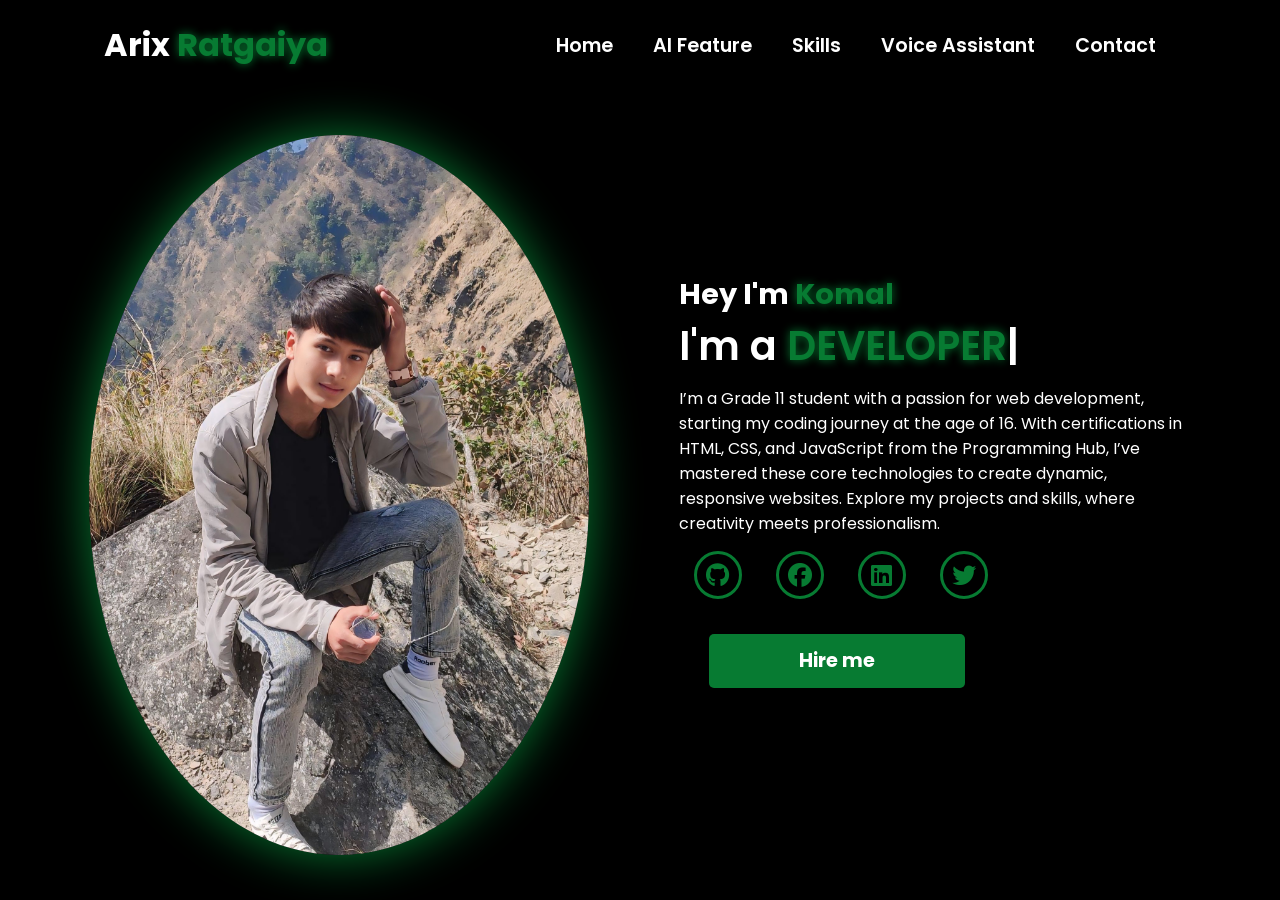
==== commit 54c19b93: "Change portfolio name and update details Updated the portfolio details and changed the name from Kom" ====
--- a/index.html
+++ b/index.html
@@ -12,7 +12,7 @@
     <nav>
         <div class="nav-container">
             <div class="logo" data-aos="zoom-in" data-aos-duration="1500">
-                Komal <span>Chaudhary</span>
+                Arix <span>Ratgaiya</span>
             </div>
             <div class="links">
                 <div class="link" data-aos="fade-up" data-aos-duration="1500" data-aos-delay="100"><a href="index.html">Home</a></div>
@@ -42,7 +42,7 @@
             <div class="content">
                 <h1 data-aos="fade-left" data-aos-duration="1500" data-aos-delay="700">Hey I'm <span>Komal</span></h1>
                 <div class="typewriter" data-aos="fade-right" data-aos-duration="1500" data-aos-delay="900">I'm a <span class="typewriter-text"></span><label for="">|</label></div>
-                <p data-aos="flip-down" data-aos-duration="1500" data-aos-delay="1100">I’m a Grade 10 student with a passion for web development, starting my coding journey at the age of 16. With certifications in HTML, CSS, and JavaScript from the Programming Hub, I’ve mastered these core technologies to create dynamic, responsive websites. Explore my projects and skills, where creativity meets professionalism.</p>
+                <p data-aos="flip-down" data-aos-duration="1500" data-aos-delay="1100">I’m a Grade 11 student with a passion for web development, starting my coding journey at the age of 16. With certifications in HTML, CSS, and JavaScript from the Programming Hub, I’ve mastered these core technologies to create dynamic, responsive websites. Explore my projects and skills, where creativity meets professionalism.</p>
                 <div class="social-links">
                     <a href="#" data-aos="fade-up" data-aos-duration="1500" data-aos-delay="1300"><i class="fa-brands fa-github"></i></a>
                     <a href="#" data-aos="fade-up" data-aos-duration="1500" data-aos-delay="1400"><i class="fa-brands fa-facebook"></i></a>
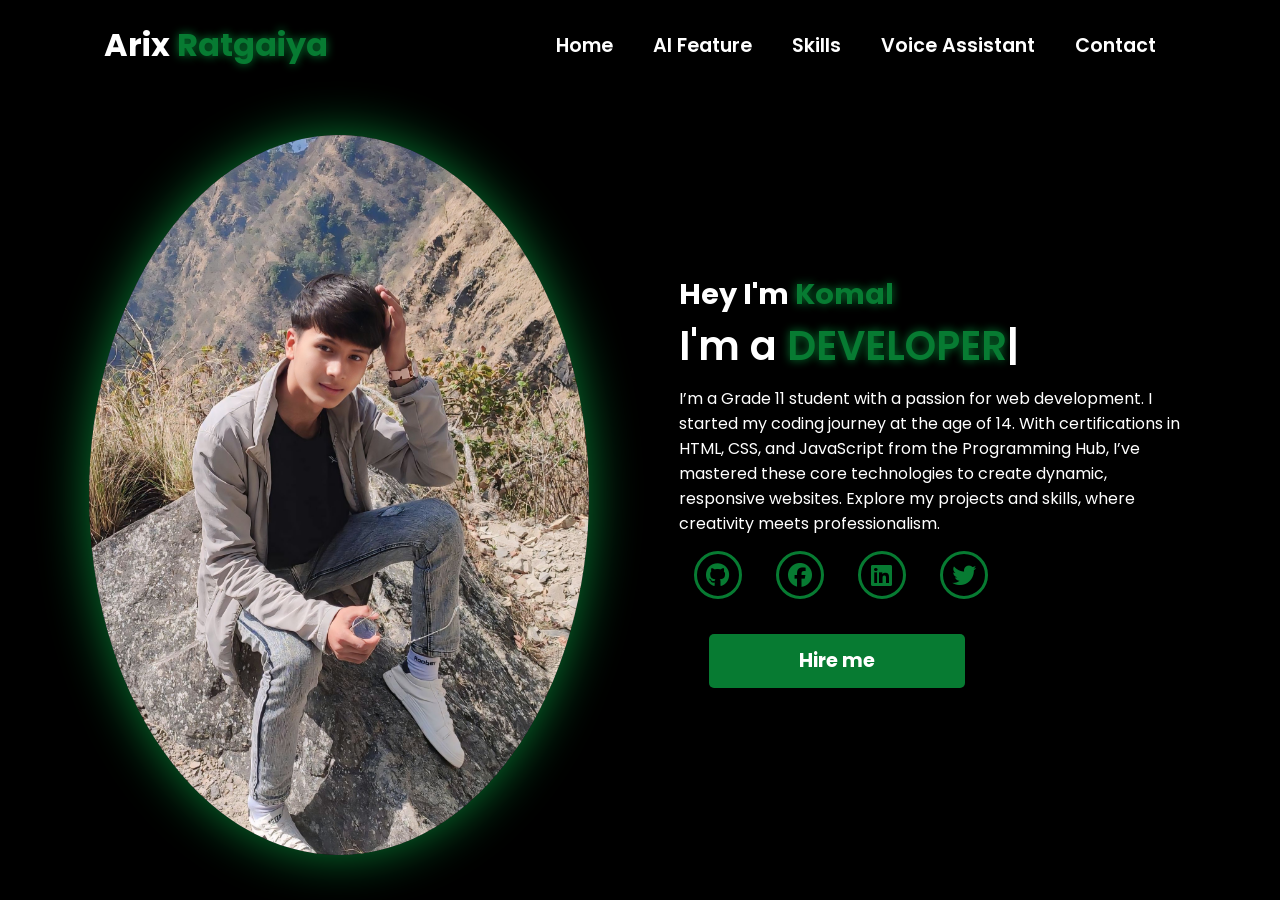
==== commit 4ad1380a: "Revise portfolio information and update content Updated portfolio details and corrected personal inf" ====
--- a/index.html
+++ b/index.html
@@ -6,7 +6,7 @@
     <link rel="stylesheet" href="https://cdnjs.cloudflare.com/ajax/libs/font-awesome/6.5.1/css/all.min.css">
     <link rel="stylesheet" href="https://unpkg.com/aos@next/dist/aos.css" />
     <link rel="stylesheet" href="portfolio.css">
-    <title>Komal's Portfolio</title>
+    <title>Arix's Portfolio</title>
 </head>
 <body>
     <nav>
@@ -42,7 +42,7 @@
             <div class="content">
                 <h1 data-aos="fade-left" data-aos-duration="1500" data-aos-delay="700">Hey I'm <span>Komal</span></h1>
                 <div class="typewriter" data-aos="fade-right" data-aos-duration="1500" data-aos-delay="900">I'm a <span class="typewriter-text"></span><label for="">|</label></div>
-                <p data-aos="flip-down" data-aos-duration="1500" data-aos-delay="1100">I’m a Grade 11 student with a passion for web development, starting my coding journey at the age of 16. With certifications in HTML, CSS, and JavaScript from the Programming Hub, I’ve mastered these core technologies to create dynamic, responsive websites. Explore my projects and skills, where creativity meets professionalism.</p>
+                <p data-aos="flip-down" data-aos-duration="1500" data-aos-delay="1100">I’m a Grade 11 student with a passion for web development. I started my coding journey at the age of 14. With certifications in HTML, CSS, and JavaScript from the Programming Hub, I’ve mastered these core technologies to create dynamic, responsive websites. Explore my projects and skills, where creativity meets professionalism.</p>
                 <div class="social-links">
                     <a href="#" data-aos="fade-up" data-aos-duration="1500" data-aos-delay="1300"><i class="fa-brands fa-github"></i></a>
                     <a href="#" data-aos="fade-up" data-aos-duration="1500" data-aos-delay="1400"><i class="fa-brands fa-facebook"></i></a>
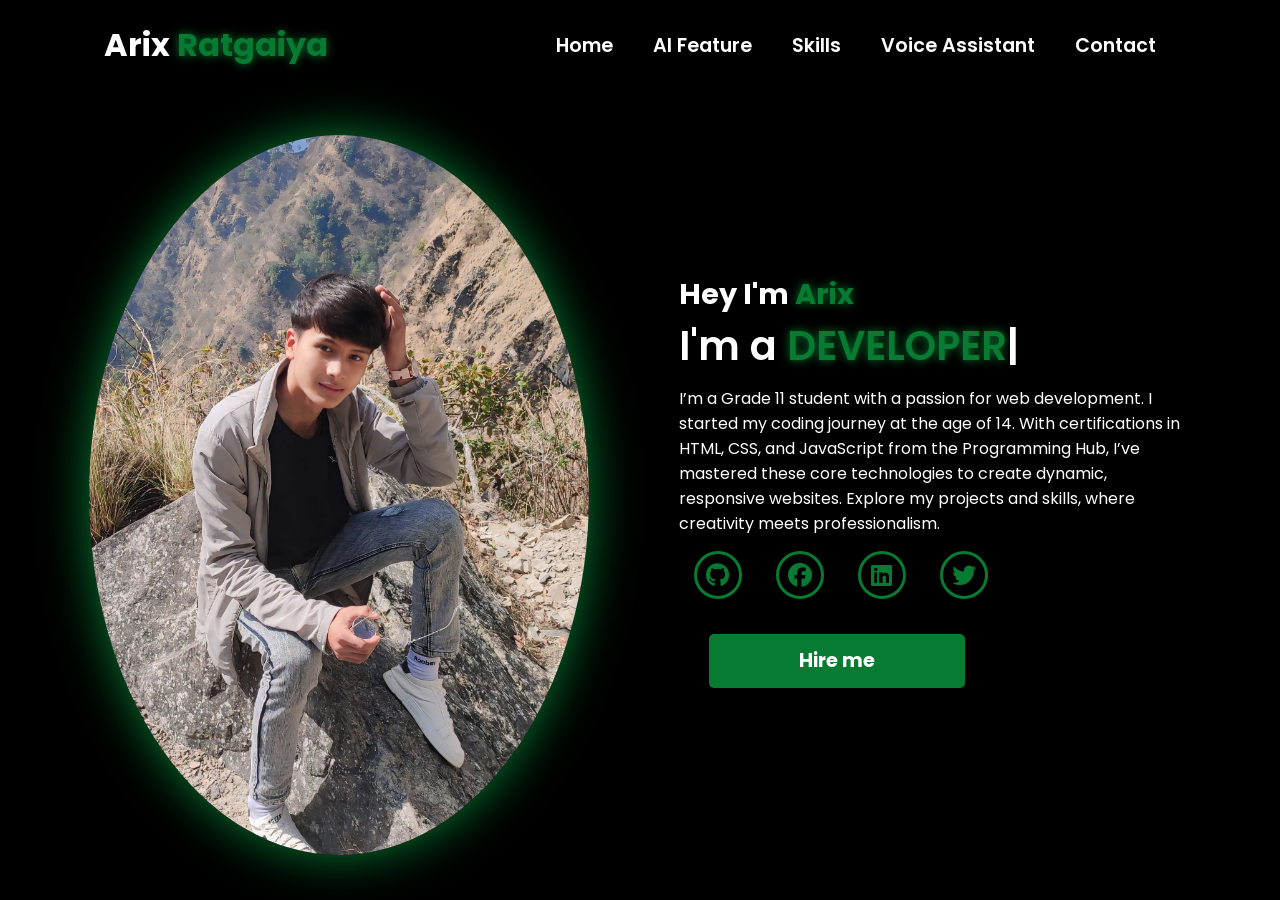
==== commit 065177da: "Fix HTML formatting and update content" ====
--- a/index.html
+++ b/index.html
@@ -40,7 +40,7 @@
                 <img src="My_photo.jpg" alt="">
             </div>
             <div class="content">
-                <h1 data-aos="fade-left" data-aos-duration="1500" data-aos-delay="700">Hey I'm <span>Komal</span></h1>
+                <h1 data-aos="fade-left" data-aos-duration="1500" data-aos-delay="700">Hey I'm <span>Arix</span></h1>
                 <div class="typewriter" data-aos="fade-right" data-aos-duration="1500" data-aos-delay="900">I'm a <span class="typewriter-text"></span><label for="">|</label></div>
                 <p data-aos="flip-down" data-aos-duration="1500" data-aos-delay="1100">I’m a Grade 11 student with a passion for web development. I started my coding journey at the age of 14. With certifications in HTML, CSS, and JavaScript from the Programming Hub, I’ve mastered these core technologies to create dynamic, responsive websites. Explore my projects and skills, where creativity meets professionalism.</p>
                 <div class="social-links">
